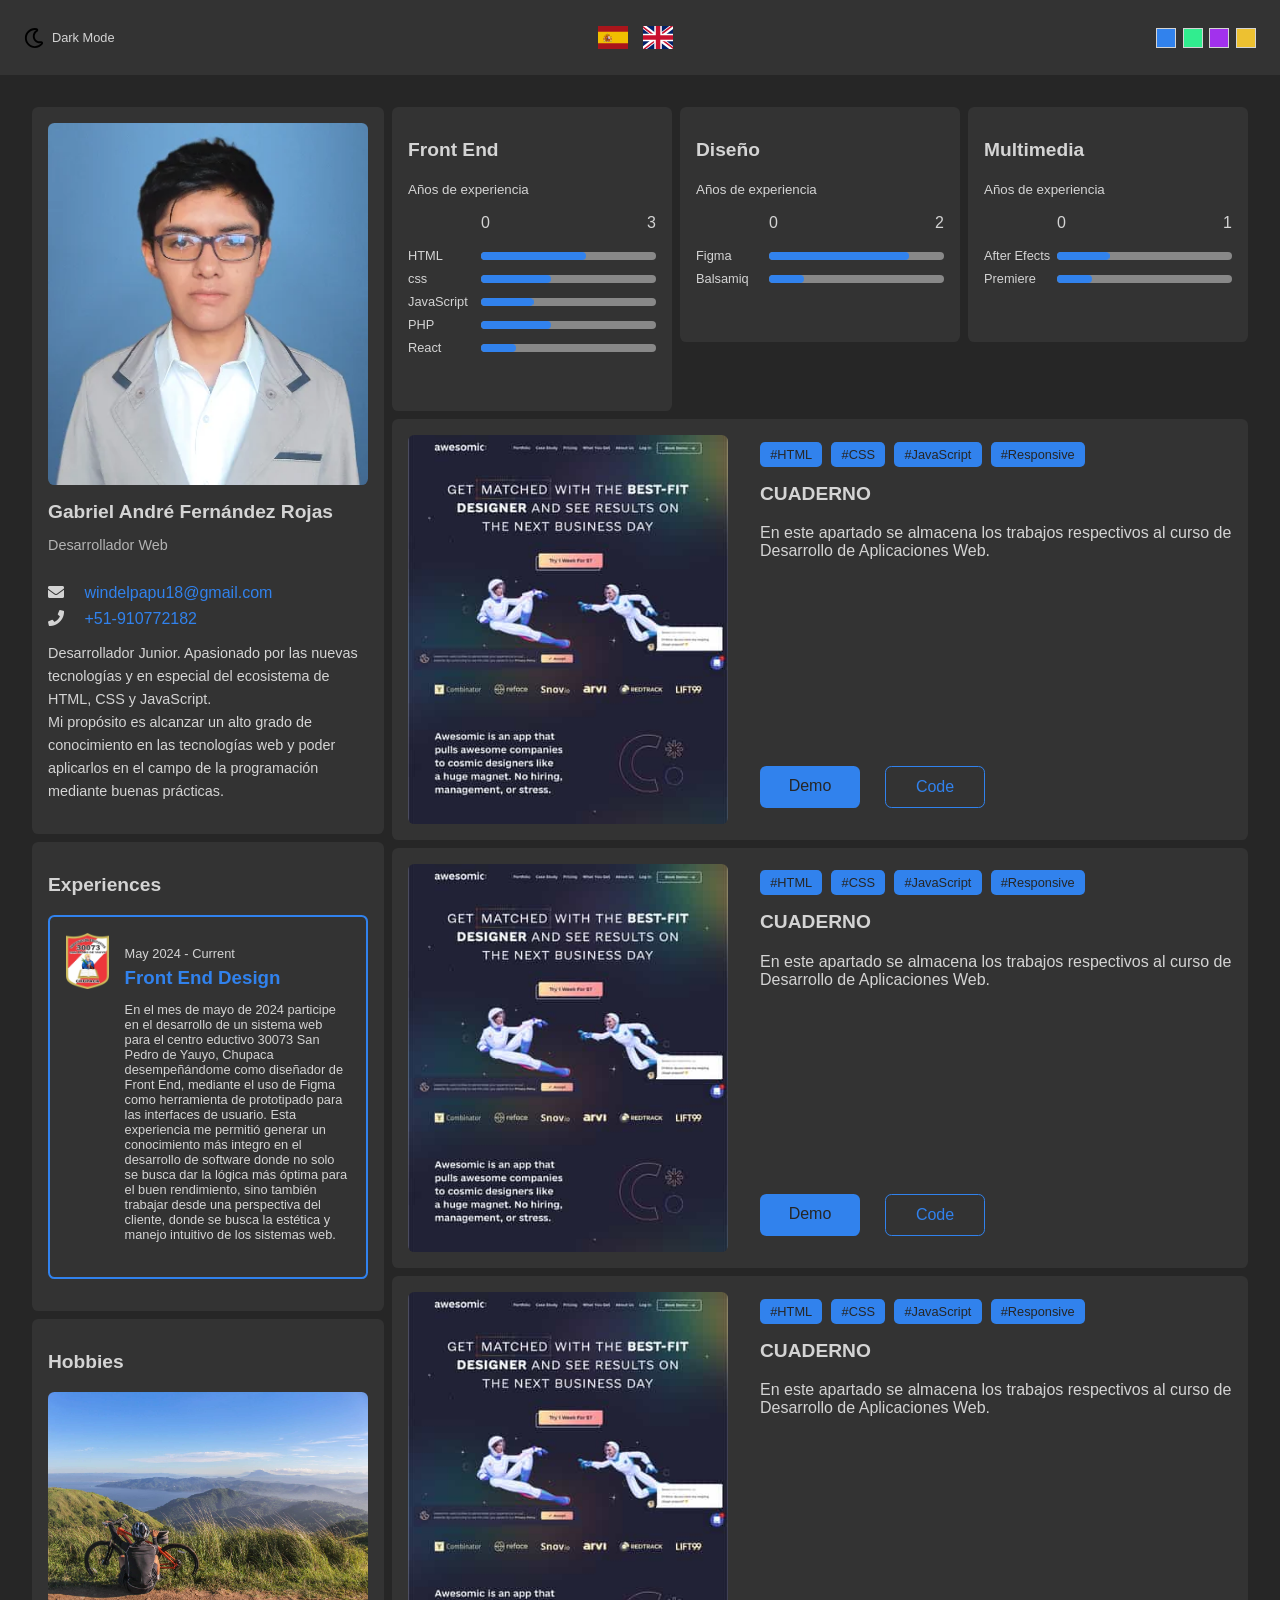
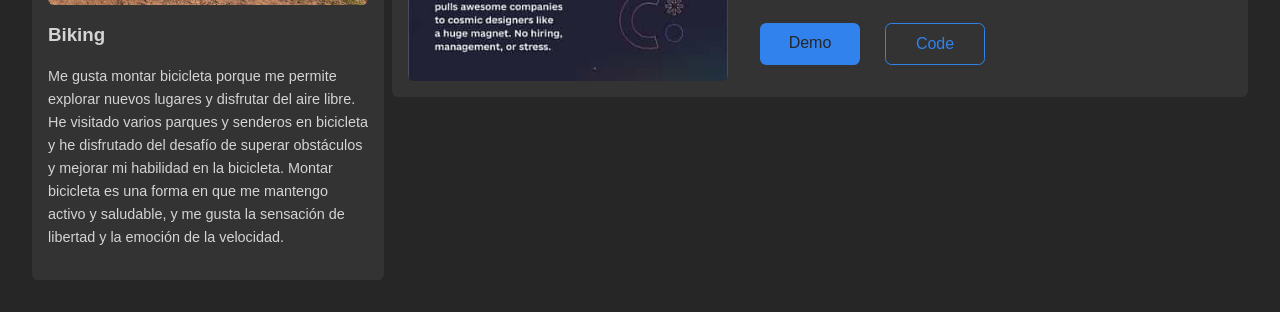
==== index.html @ 7ae6bc12 "Actualización de la imagen de perfil" ====
<!DOCTYPE html>
<html lang="en">
  <head>
    <meta charset="UTF-8" />
    <meta http-equiv="X-UA-Compatible" content="IE=edge" />
    <meta name="viewport" content="width=device-width, initial-scale=1.0" />
    <link rel="stylesheet" href="https://cdnjs.cloudflare.com/ajax/libs/font-awesome/5.15.4/css/all.min.css">
    <link rel="stylesheet" href="css/styles.css" />
    <title>Portfolio</title>
  </head>
  <body class="dark">
    <header class="header">
      <div class="switches"><!--Contendrá el tema del color y los colores.
                                Se encierra en un div porque a la hora de hacer responsive
                                nos va ayudar muchísimo tener todo en el mismo contenedor-->
        <div id="toggle-theme" class="toggle-theme"><!--Contiene el ícono del modo oscuro y el modo claro y el texto que lo va representar-->
          <img id="toggle-icon" src="assets/icons/moon.svg" alt="icon theme" class="toggle-theme_icon">
          <p id="toggle-text" class="toggle-theme_text">Dark Mode</p>
        </div>
      </div>
      <div id="flags" class="flags">
        <div class="flags_item" data-language="es">
          <img src="/assets/icons/es.svg" alt="">
        </div>
        <div class="flags_item" data-language="en">
          <img src="/assets/icons/gb.svg" alt="">
        </div>
      </div>
      <div id="toggle-colors" class="colors">
        <!--Estos divs lo único que hacen es representar el color-->
        <div data-color="hsl(214, 84%, 56%)" class="colors_item colors_item--blue"></div>
        <div data-color="hsl(150, 84%, 56%)" class="colors_item colors_item--green"></div>
        <div data-color="hsl(276, 84%, 56%)" class="colors_item colors_item--purple"></div>
        <div data-color="hsl(46, 84%, 56%)" class="colors_item colors_item--orange"></div>
      </div>
    </header>
    <main class="main">
      <section class="column column--left">
        <!--PROFILE CARD-->
        <article class="card card--profile">
          <div class="card_image-container">
            <img src="/assets/images/profile.png" alt="">
          </div>
          <div class="card_header">
            <h2 class="card_title no-margin">Gabriel André Fernández Rojas</h2>
            <p class="card_subtitle" data-section="profile" data-value="rol">Desarrollador Web</p>
          </div>
          <div class="card_body">
            <div class="card_link">
              <i class="fas fa-envelope icon"></i>
              <a href="mailto: windelpapu18@gmail.com">windelpapu18@gmail.com</a>
            </div>
            <div class="card_link">
              <i class="fas fa-phone icon"></i>
              <a href="tel:910772182">
                +51-910772182
              </a>
            </div>
            <p class="card_text" data-section="profile" data-value="description">
              Desarrollador Junior. Apasionado por las nuevas tecnologías y en especial del ecosistema de HTML, CSS y JavaScript. <br />
              Mi propósito es alcanzar un alto grado de conocimiento en las tecnologías web y poder aplicarlos en el campo de la programación mediante buenas prácticas.
            </p>
          </div>
        </article>
        <article class="card card--experience">
          <h2 class="card_title">Experiences</h2>
          <div class="experience">
            <img src="assets/images/logo.png" alt="logo" class="experience_image">
          <div class="experience_info">
            <p class="experience_time" data-section="experience" data-value="first-job-dates">
              May 2024 - Current
            </p>
            <h3 class="experience_job" data-section="experience" data-value="first-job-title">Front End Design</h3>
            <p class="experience_description" data-section="experience" data-value="first-job-description">
              En el mes de mayo de 2024 participe en el desarrollo de un sistema web para el centro eductivo 30073 San Pedro de Yauyo, Chupaca
              desempeñándome como diseñador de Front End, mediante el uso de Figma como herramienta de prototipado para las interfaces de usuario.
              Esta experiencia me permitió generar un conocimiento más integro en el desarrollo de software donde no solo se busca dar la lógica más óptima
              para el buen rendimiento, sino también trabajar desde una perspectiva del cliente, donde se busca la estética y manejo intuitivo de los sistemas web.
            </p>
          </div>
          </div>
        </article>
        <article class="card card--hobbies">
          <h2 class="card_title">Hobbies</h2>
          <div class="card_image-container">
            <img src="assets/images/hobbie.jpg" alt="bike">
          </div>
          <h3 class="hobbie_title" data-section="hobbies" data-value="first-hobbies-title">Biking</h3>
          <p class="card_text" data-section="hobbies" data-value="first-hobbies-description">
            Me gusta montar bicicleta porque me permite explorar nuevos lugares y disfrutar del aire libre.
            He visitado varios parques y senderos en bicicleta y he disfrutado del desafío de superar 
            obstáculos y mejorar mi habilidad en la bicicleta. Montar bicicleta es una forma en que me mantengo 
            activo y saludable, y me gusta la sensación de libertad y la emoción de la velocidad.
          </p>
        </article>
      </section>
      <section class="column column--right">
        <article class="card">
          <h2 class="card_title" data-section="skills" data-value="first-skills-title">Front End</h2>
          <small data-section="skills" data-value="first-skills-description">Años de experiencia</small>
          <div class="skills">
          <div class="skills_header">
            <span class="skills_start-level">0</span>
            <span class="skills_start-level">3</span>
          </div>
          <div class="skills">
            <div class="skills_item">
              <p class="skills_tech">HTML</p>
              <div class="skills_bar skills_bar--60"></div>
            </div>
            <div class="skills_item">
              <p class="skills_tech">css</p>
              <div class="skills_bar skills_bar--40"></div>
            </div>
            <div class="skills_item">
              <p class="skills_tech">JavaScript</p>
              <div class="skills_bar skills_bar--30"></div>
            </div>
            <div class="skills_item">
              <p class="skills_tech">PHP</p>
              <div class="skills_bar skills_bar--40"></div>
            </div>
            <div class="skills_item">
              <p class="skills_tech">React</p>
              <div class="skills_bar skills_bar--20"></div>
            </div>
          </div>
          </div>
        </article>
        <article class="card">
          <h2 class="card_title" data-section="skills" data-value="second-skills-title">Diseño</h2>
          <small data-section="skills" data-value="second-skills-description">Años de experiencia</small>
          <div class="skills">
            <div class="skills_header">
            <span class="skills_start-level">0</span>
            <span class="skills_start-level">2</span>
          </div>
          <div class="skills">
            <div class="skills_item">
              <p class="skills_tech">Figma</p>
              <div class="skills_bar skills_bar--80"></div>
            </div>
            <div class="skills_item">
              <p class="skills_tech">Balsamiq</p>
              <div class="skills_bar skills_bar--20"></div>
            </div>
          </div>
          </div>
        </article>
        <article class="card">
          <h2 class="card_title" data-section="skills" data-value="third-skills-title">Multimedia</h2>
          <small data-section="skills" data-value="third-skills-description">Años de experiencia</small>
          <div class="skills">
            <div class="skills_header">
            <span class="skills_start-level">0</span>
            <span class="skills_start-level">1</span>
          </div>
          <div class="skills">
            <div class="skills_item">
              <p class="skills_tech">After Efects</p>
              <div class="skills_bar skills_bar--30"></div>
            </div>
            <div class="skills_item">
              <p class="skills_tech">Premiere</p>
              <div class="skills_bar skills_bar--20"></div>
            </div>
          </div>
        </article>
        <article class="card card--project">
          <div class="card_image-container">
            <img src="assets/images/project.jpg" alt="Landing page" class="card_image">
          </div>
          <div class="project">
            <div class="project_tags">
              <span class="project_tag">#HTML</span>
              <span class="project_tag">#CSS</span>
              <span class="project_tag">#JavaScript</span>
              <span class="project_tag">#Responsive</span>
            </div>
            <h2 class="card_title" data-section="projects" data-value="first-project-title">CUADERNO</h2>
            <p class="car_text" data-section="projects" data-value="first-project-description">En este apartado se almacena los trabajos respectivos al curso de Desarrollo de Aplicaciones Web.</p>
            <div class="buttons">
              <a href="#" class="button button--primary">Demo</a>
              <a href="#" class="button button--ghost">Code</a>
            </div>
          </div>
        </article>
        <article class="card card--project">
          <div class="card_image-container">
            <img src="assets/images/project.jpg" alt="Landing page" class="card_image">
          </div>
          <div class="project">
            <div class="project_tags">
              <span class="project_tag">#HTML</span>
              <span class="project_tag">#CSS</span>
              <span class="project_tag">#JavaScript</span>
              <span class="project_tag">#Responsive</span>
            </div>
            <h2 class="card_title">CUADERNO</h2>
            <p class="car_text">En este apartado se almacena los trabajos respectivos al curso de Desarrollo de Aplicaciones Web.</p>
            <div class="buttons">
              <a href="#" class="button button--primary">Demo</a>
              <a href="#" class="button button--ghost">Code</a>
            </div>
          </div>
        </article>
        <article class="card card--project">
          <div class="card_image-container">
            <img src="assets/images/project.jpg" alt="Landing page" class="card_image">
          </div>
          <div class="project">
            <div class="project_tags">
              <span class="project_tag">#HTML</span>
              <span class="project_tag">#CSS</span>
              <span class="project_tag">#JavaScript</span>
              <span class="project_tag">#Responsive</span>
            </div>
            <h2 class="card_title">CUADERNO</h2>
            <p class="car_text">En este apartado se almacena los trabajos respectivos al curso de Desarrollo de Aplicaciones Web.</p>
            <div class="buttons">
              <a href="#" class="button button--primary">Demo</a>
              <a href="#" class="button button--ghost">Code</a>
            </div>
          </div>
        </article>
      </section>
    </main>
    <script src="js/scripts.js"></script>
  </body>
</html>
---- css/styles.css ----
/*Creamos una pseudoclase root*/
:root{
    --primary-color: hsl(214, 84%, 56%);/*Representa el color primario*/
    --text-color: hsl(0, 0%, 31%);/*Representa el color del texto*/
    --bg-color: hsl(0, 0%, 90%);/*Representa nuestro background color*/
    --bg-card-color: hsl(0, 0%, 98%);
    --border-radius: .4em;
    --transition: color 0.1s, background-color 0.2s ease-in-out;
    --skills-bar-length:0%;
}
/*El alto y ancho incluyen padding y border. Evita sorpresas y hace que el diseño sea más predecible*/
/*Asterisco es el selector universal que aplica las modificaciones a todo el documento*/
*{
    box-sizing: border-box;
}

a{
    color: var(--primary-color);
    text-decoration: none;
}

img{
    max-width: 100%;
    display: block;
}

body{
    margin: 0;/*Resetea los márgenes*/
    background-color: var(--bg-color);/*background-color guarda el valor de la variable*/
    color: var(--text-color);/*color guarda el valor de la variable*/
    transition: var(--transition);
    font-family: sans-serif;
}
/*Establecemos los estilos del body cuando tenga la clase dark*/
body.dark{
    --text-color: hsl(0, 0%, 83%);/*Representa el color del texto*/
    --bg-color: hsl(0, 0%, 15%);
    --bg-card-color: hsl(0, 0%, 20%);
}

/*Le damos estilos al header*/
.header{
    display: flex; /*Activa flexbox para alinear su contenido*/
    align-items:center; /*Centra verticalmente los hijos*/
    justify-content: space-between; /*Centra horizontalmente los hijos*/
    height: 75px;
    padding: 0 1.5em;
    background-color: var(--bg-card-color);
    transition: var(--transition);
}

.switches{
    display: flex;
    align-content: center;
    justify-content: space-between;
}

.toggle-theme{
    display: flex;
    align-items: center;
    justify-content: center;
    cursor: pointer;
}

.toggle-theme_icon{
    margin-right: 0.5em;
    width: 20px;
}

.toggle-theme_text{
    font-size: 0.8rem;
}

.flags{
    width: 75px;
    display: flex;
    align-items: center;
    justify-content: space-between;
}

.flags_item{
    width: 30px;
}

.flags_img{
    display: block;
    cursor: pointer;
}

.colors{
    display: flex;
    justify-content: space-between;
    align-items: center;
    height: 20px;
    width: 100px;
}

.colors_item {
    width: 20px;
    height: 20px;
    border: 1px solid var(--text-color);
    background-color: var(--primary-color);
    cursor: pointer;
}

.colors_item--blue {
    --primary-color: hsl(214, 84%, 56%);
}

.colors_item--green {
    --primary-color: hsl(150, 84%, 56%);
}

.colors_item--purple {
    --primary-color: hsl(276, 84%, 56%);
}

.colors_item--orange {
    --primary-color: hsl(46, 84%, 56%);
}

.title {
    text-align: center;
    color: var(--primary-color);
    transition: var(--transition);
}

.main{
    display: grid;
    padding: 2em;
    gap: 0.5em;
}

@media screen and (min-width: 720px) {
    .main{
        grid-template-columns: min-content 1fr;
    }
}

.column {
    display: grid;
    gap: 0.5em;
}

@media screen and (min-width: 720px) {
    .column--right{
        grid-template-columns: repeat(3, 1fr);
        grid-template-rows: repeat(3, min-content);
        align-items: start;
    }
}

.card{
    padding: 1em;
    background-color: var(--bg-card-color);
    border-radius: var(--border-radius);
}

.card_image-container{
    min-width: 320px;
    border-radius: var(--border-radius);
    overflow: hidden;
}

.card_header{
    padding: 1em 0;
}

.card_title{
    margin-bottom: 1em;
    font-size: 1.2rem;
}

.card_subtitle{
    font-size: .9rem;
    opacity: 0.8;
}

.card_link {
    margin-bottom: 0.5em;
}

.card_text {
    font-size: 0.9em;
    line-height: 1.6;
}

@media screen and (min-width: 760px) {
    .card--project{
        display: grid;
        grid-template-columns: min-content 1fr;
        grid-column: 1 / -1;
    }
}

.skills{
    padding: 1em 0;
}

.skills_header{
    display: flex;
    justify-content: space-between;
    width: 175px;
    margin-left: auto;
}

.skills_tech{
    margin: 0;
    font-size: 0.8rem;
}

.skills_item{
    display: flex;
    align-items: center;
    justify-content: space-between;
    margin-bottom: .5em;
}

.skills_bar,.skills_bar::after{
    position: relative;
    width: 175px;
    height: 8px;
    background-color: #888;
    border-radius: var(--border-radius);
    overflow: hidden;
}

.skills_bar::after{
    content: '';
    position: absolute;
    left: -175px;
    background-color: var(--primary-color);
    transition: var(--transition);
    animation: skills-bar-fill 2s ease-in-out forwards;
}

.skills_bar--10::after{
    --skill-bar-length: 10%;
}

.skills_bar--20::after{
    --skill-bar-length: 20%;
}

.skills_bar--30::after{
    --skill-bar-length: 30%;
}

.skills_bar--40::after{
    --skill-bar-length: 40%;
}

.skills_bar--50::after{
    --skill-bar-length: 50%;
}

.skills_bar--60::after{
    --skill-bar-length: 60%;
}

.skills_bar--70::after{
    --skill-bar-length: 70%;
}

.skills_bar--80::after{
    --skill-bar-length: 80%;
}

.skills_bar--90::after{
    --skill-bar-length: 90%;
}

.experience{
    display: flex;
    align-items: start;
    margin-bottom: 1em;
    padding: 1em;
    border: 2px solid var(--primary-color);
    border-radius: var(--border-radius);
    transition: var(--transition);
}

.experience_image{
    max-width: 15%;
    margin-right: 1em;
}

.experience_time{
    font-size: 0.8rem;
    margin-bottom: 0.5em;
}

.experience_job{
    margin: 0;
    margin-bottom: .5em;
    color: var(--primary-color);
    transition: var(--transition);
}

.experience_description{
    font-size: .8rem;
    margin-bottom: 1.5em;
}

.project {
    position: relative;
}

@media screen and (min-width: 760px) {
    .project{
        margin-left: 2em;
    }
}

.project_tags{
    display: flex;
    justify-content: space-between;
    margin: 0.5em 0;
    font-size: 0.6rem;
    width: 275px;
}

@media screen and (min-width: 760px){
    .project_tags{
        width: 325px;
        font-size: 0.8rem;
    }
}

.project_tag{
    padding: 0.4em 0.8em;
    border-radius: var(--border-radius);
    background-color: var(--primary-color);
    color: var(--bg-color);
    transition: var(--transition);
}

.buttons{
    display: flex;
    justify-content: space-between;
    width: 225px;
}

@media screen and (min-width: 760px){
    .buttons{
        position: absolute;
        bottom: 1em;
    }
}

.button{
    width: 100px;
    line-height: 2.5;
    text-align: center;
    border-radius: var(--border-radius);
    transition: var(--transition);
    color: var(--bg-color);
}

.button--primary{
    background-color: var(--primary-color);
}

.button--ghost{
    background-color: transparent;
    border: 1px solid var(--primary-color);
    color: var(--primary-color);
}

.icon{
    margin-right: 1em;
}

.no-margin{
    margin: 0;
}

@keyframes skills-bar-fill{
    to {
        transform: translateX(var(--skill-bar-length));
    }
}
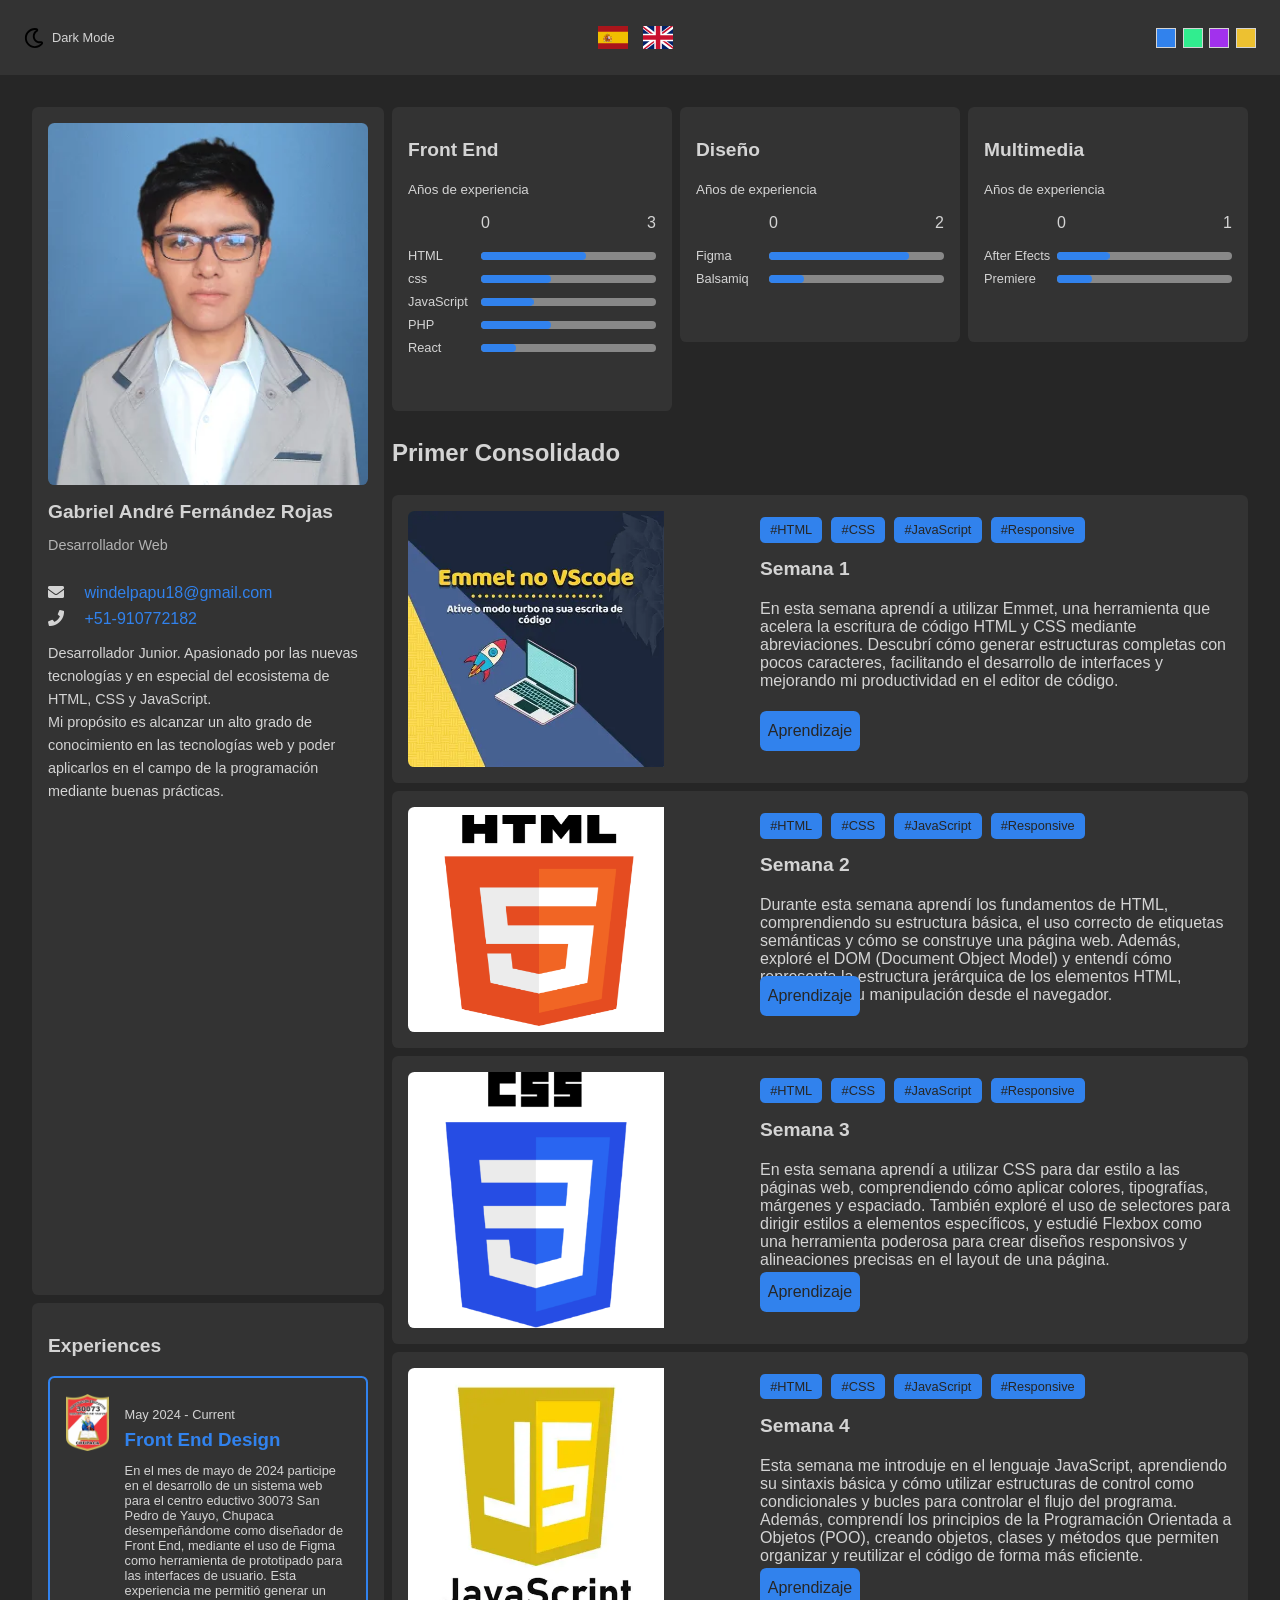
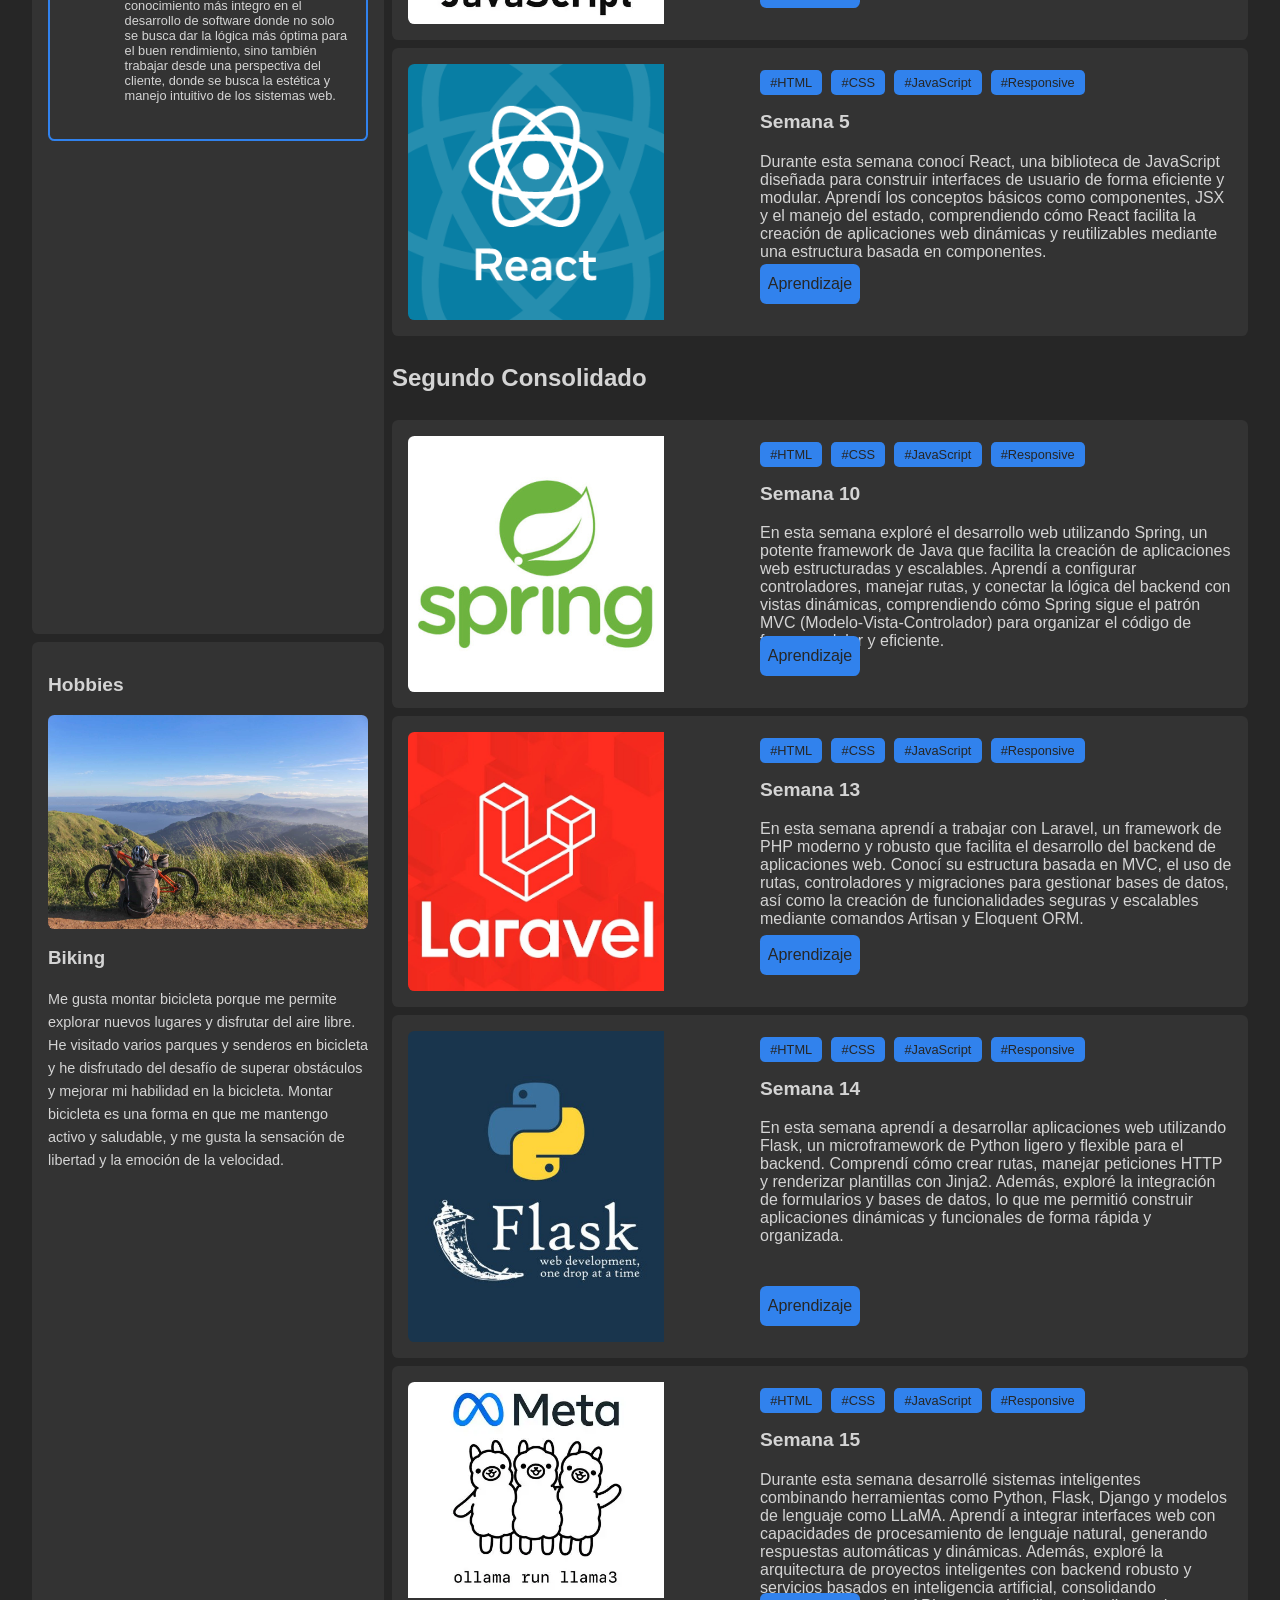
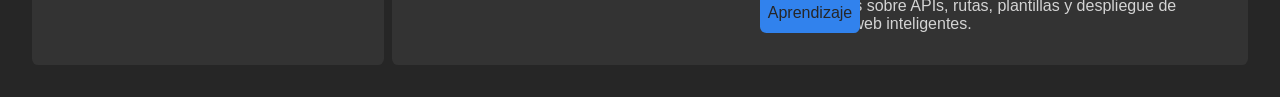
==== commit ca8997f3: "Actualizaciones integradas" ====
--- a/index.html
+++ b/index.html
@@ -20,10 +20,10 @@
       </div>
       <div id="flags" class="flags">
         <div class="flags_item" data-language="es">
-          <img src="/assets/icons/es.svg" alt="">
+          <img src="assets/icons/es.svg" alt="icono español">
         </div>
         <div class="flags_item" data-language="en">
-          <img src="/assets/icons/gb.svg" alt="">
+          <img src="assets/icons/gb.svg" alt="icono inglés">
         </div>
       </div>
       <div id="toggle-colors" class="colors">
@@ -39,7 +39,7 @@
         <!--PROFILE CARD-->
         <article class="card card--profile">
           <div class="card_image-container">
-            <img src="/assets/images/profile.png" alt="">
+            <img src="assets/images/profile.png" alt="profile" class="card_image">
           </div>
           <div class="card_header">
             <h2 class="card_title no-margin">Gabriel André Fernández Rojas</h2>
@@ -166,60 +166,167 @@
             </div>
           </div>
         </article>
-        <article class="card card--project">
-          <div class="card_image-container">
-            <img src="assets/images/project.jpg" alt="Landing page" class="card_image">
-          </div>
-          <div class="project">
-            <div class="project_tags">
-              <span class="project_tag">#HTML</span>
-              <span class="project_tag">#CSS</span>
-              <span class="project_tag">#JavaScript</span>
-              <span class="project_tag">#Responsive</span>
-            </div>
-            <h2 class="card_title" data-section="projects" data-value="first-project-title">CUADERNO</h2>
-            <p class="car_text" data-section="projects" data-value="first-project-description">En este apartado se almacena los trabajos respectivos al curso de Desarrollo de Aplicaciones Web.</p>
-            <div class="buttons">
-              <a href="#" class="button button--primary">Demo</a>
-              <a href="#" class="button button--ghost">Code</a>
-            </div>
-          </div>
-        </article>
-        <article class="card card--project">
-          <div class="card_image-container">
-            <img src="assets/images/project.jpg" alt="Landing page" class="card_image">
-          </div>
-          <div class="project">
-            <div class="project_tags">
-              <span class="project_tag">#HTML</span>
-              <span class="project_tag">#CSS</span>
-              <span class="project_tag">#JavaScript</span>
-              <span class="project_tag">#Responsive</span>
-            </div>
-            <h2 class="card_title">CUADERNO</h2>
-            <p class="car_text">En este apartado se almacena los trabajos respectivos al curso de Desarrollo de Aplicaciones Web.</p>
-            <div class="buttons">
-              <a href="#" class="button button--primary">Demo</a>
-              <a href="#" class="button button--ghost">Code</a>
-            </div>
-          </div>
-        </article>
-        <article class="card card--project">
-          <div class="card_image-container">
-            <img src="assets/images/project.jpg" alt="Landing page" class="card_image">
-          </div>
-          <div class="project">
-            <div class="project_tags">
-              <span class="project_tag">#HTML</span>
-              <span class="project_tag">#CSS</span>
-              <span class="project_tag">#JavaScript</span>
-              <span class="project_tag">#Responsive</span>
-            </div>
-            <h2 class="card_title">CUADERNO</h2>
-            <p class="car_text">En este apartado se almacena los trabajos respectivos al curso de Desarrollo de Aplicaciones Web.</p>
-            <div class="buttons">
-              <a href="#" class="button button--primary">Demo</a>
-              <a href="#" class="button button--ghost">Code</a>
+        <h1>Primer Consolidado</h1>
+        <article class="card card--project">
+          <div class="card_image-container">
+            <img src="assets/images/Emmet.webp" alt="Landing page" class="project_image">
+          </div>
+          <div class="project">
+            <div class="project_tags">
+              <span class="project_tag">#HTML</span>
+              <span class="project_tag">#CSS</span>
+              <span class="project_tag">#JavaScript</span>
+              <span class="project_tag">#Responsive</span>
+            </div>
+            <h2 class="card_title" data-section="projects" data-value="first-project-title">Semana 1</h2>
+            <p class="car_text" data-section="projects" data-value="first-project-description">En esta semana aprendí a utilizar Emmet, una herramienta que acelera la escritura de código HTML y CSS mediante abreviaciones. Descubrí cómo generar estructuras completas con pocos caracteres, facilitando el desarrollo de interfaces y mejorando mi productividad en el editor de código.</p>
+            <div class="buttons">
+              <a href="./Semana1.html" class="button button--primary" data-section="Languages" data-value="button-description">Aprendizaje</a>
+            </div>
+          </div>
+        </article>
+        <article class="card card--project">
+          <div class="card_image-container">
+            <img src="assets/images/HTMLogo.png" alt="Landing page" class="project_image">
+          </div>
+          <div class="project">
+            <div class="project_tags">
+              <span class="project_tag">#HTML</span>
+              <span class="project_tag">#CSS</span>
+              <span class="project_tag">#JavaScript</span>
+              <span class="project_tag">#Responsive</span>
+            </div>
+            <h2 class="card_title" data-section="projects" data-value="second-project-title">Semana 2</h2>
+            <p class="car_text" data-section="projects" data-value="second-project-description">Durante esta semana aprendí los fundamentos de HTML, comprendiendo su estructura básica, el uso correcto de etiquetas semánticas y cómo se construye una página web. Además, exploré el DOM (Document Object Model) y entendí cómo representa la estructura jerárquica de los elementos HTML, permitiendo su manipulación desde el navegador.</p>
+            <div class="buttons">
+              <a href="./Semana2.html" class="button button--primary" data-section="Languages" data-value="button-description">Aprendizaje</a>
+            </div>
+          </div>
+        </article>
+        <article class="card card--project">
+          <div class="card_image-container">
+            <img src="assets/images/CSSLogo.png" alt="Landing page" class="project_image">
+          </div>
+          <div class="project">
+            <div class="project_tags">
+              <span class="project_tag">#HTML</span>
+              <span class="project_tag">#CSS</span>
+              <span class="project_tag">#JavaScript</span>
+              <span class="project_tag">#Responsive</span>
+            </div>
+            <h2 class="card_title" data-section="projects" data-value="third-project-title">Semana 3</h2>
+            <p class="car_text" data-section="projects" data-value="third-project-description">En esta semana aprendí a utilizar CSS para dar estilo a las páginas web, comprendiendo cómo aplicar colores, tipografías, márgenes y espaciado. También exploré el uso de selectores para dirigir estilos a elementos específicos, y estudié Flexbox como una herramienta poderosa para crear diseños responsivos y alineaciones precisas en el layout de una página.</p>
+            <div class="buttons">
+              <a href="./Semana3.html" class="button button--primary" data-section="Languages" data-value="button-description">Aprendizaje</a>
+            </div>
+          </div>
+        </article>
+        <article class="card card--project">
+          <div class="card_image-container">
+            <img src="assets/images/JavaScriptLogo.webp" alt="Landing page" class="project_image">
+          </div>
+          <div class="project">
+            <div class="project_tags">
+              <span class="project_tag">#HTML</span>
+              <span class="project_tag">#CSS</span>
+              <span class="project_tag">#JavaScript</span>
+              <span class="project_tag">#Responsive</span>
+            </div>
+            <h2 class="card_title" data-section="projects" data-value="fourth-project-title">Semana 4</h2>
+            <p class="car_text" data-section="projects" data-value="fourth-project-description">Esta semana me introduje en el lenguaje JavaScript, aprendiendo su sintaxis básica y cómo utilizar estructuras de control como condicionales y bucles para controlar el flujo del programa. Además, comprendí los principios de la Programación Orientada a Objetos (POO), creando objetos, clases y métodos que permiten organizar y reutilizar el código de forma más eficiente.</p>
+            <div class="buttons">
+              <a href="./Semana4.html" class="button button--primary" data-section="Languages" data-value="button-description">Aprendizaje</a>
+            </div>
+          </div>
+        </article>
+        <article class="card card--project">
+          <div class="card_image-container">
+            <img src="assets/images/ReactLogo.png" alt="Landing page" class="project_image">
+          </div>
+          <div class="project">
+            <div class="project_tags">
+              <span class="project_tag">#HTML</span>
+              <span class="project_tag">#CSS</span>
+              <span class="project_tag">#JavaScript</span>
+              <span class="project_tag">#Responsive</span>
+            </div>
+            <h2 class="card_title" data-section="projects" data-value="fifth-project-title">Semana 5</h2>
+            <p class="car_text" data-section="projects" data-value="fifth-project-description">Durante esta semana conocí React, una biblioteca de JavaScript diseñada para construir interfaces de usuario de forma eficiente y modular. Aprendí los conceptos básicos como componentes, JSX y el manejo del estado, comprendiendo cómo React facilita la creación de aplicaciones web dinámicas y reutilizables mediante una estructura basada en componentes.</p>
+            <div class="buttons">
+              <a href="./Semana5.html" class="button button--primary" data-section="Languages" data-value="button-description">Aprendizaje</a>
+            </div>
+          </div>
+        </article>
+        <h1>Segundo Consolidado</h1>
+        <article class="card card--project">
+          <div class="card_image-container">
+            <img src="assets/images/JavaSpring.jpg" alt="Landing page" class="project_image">
+          </div>
+          <div class="project">
+            <div class="project_tags">
+              <span class="project_tag">#HTML</span>
+              <span class="project_tag">#CSS</span>
+              <span class="project_tag">#JavaScript</span>
+              <span class="project_tag">#Responsive</span>
+            </div>
+            <h2 class="card_title" data-section="projects" data-value="ten-project-title">Semana 10</h2>
+            <p class="car_text" data-section="projects" data-value="ten-project-description">En esta semana exploré el desarrollo web utilizando Spring, un potente framework de Java que facilita la creación de aplicaciones web estructuradas y escalables. Aprendí a configurar controladores, manejar rutas, y conectar la lógica del backend con vistas dinámicas, comprendiendo cómo Spring sigue el patrón MVC (Modelo-Vista-Controlador) para organizar el código de forma modular y eficiente.</p>
+            <div class="buttons">
+              <a href="./Semana10.html" class="button button--primary" data-section="Languages" data-value="button-description">Aprendizaje</a>
+            </div>
+          </div>
+        </article>
+        <article class="card card--project">
+          <div class="card_image-container">
+            <img src="assets/images/LaraveLogo.jpg" alt="Landing page" class="project_image">
+          </div>
+          <div class="project">
+            <div class="project_tags">
+              <span class="project_tag">#HTML</span>
+              <span class="project_tag">#CSS</span>
+              <span class="project_tag">#JavaScript</span>
+              <span class="project_tag">#Responsive</span>
+            </div>
+            <h2 class="card_title" data-section="projects" data-value="thirteen-project-title">Semana 13</h2>
+            <p class="car_text" data-section="projects" data-value="thirteen-project-description">En esta semana aprendí a trabajar con Laravel, un framework de PHP moderno y robusto que facilita el desarrollo del backend de aplicaciones web. Conocí su estructura basada en MVC, el uso de rutas, controladores y migraciones para gestionar bases de datos, así como la creación de funcionalidades seguras y escalables mediante comandos Artisan y Eloquent ORM.</p>
+            <div class="buttons">
+              <a href="./Semana13.html" class="button button--primary" data-section="Languages" data-value="button-description">Aprendizaje</a>
+            </div>
+          </div>
+        </article>
+        <article class="card card--project">
+          <div class="card_image-container">
+            <img src="assets/images/FlaskPythonLogo.jpg" alt="Landing page" class="project_image">
+          </div>
+          <div class="project">
+            <div class="project_tags">
+              <span class="project_tag">#HTML</span>
+              <span class="project_tag">#CSS</span>
+              <span class="project_tag">#JavaScript</span>
+              <span class="project_tag">#Responsive</span>
+            </div>
+            <h2 class="card_title" data-section="projects" data-value="fourteen-project-title">Semana 14</h2>
+            <p class="car_text" data-section="projects" data-value="fourteen-project-description">En esta semana aprendí a desarrollar aplicaciones web utilizando Flask, un microframework de Python ligero y flexible para el backend. Comprendí cómo crear rutas, manejar peticiones HTTP y renderizar plantillas con Jinja2. Además, exploré la integración de formularios y bases de datos, lo que me permitió construir aplicaciones dinámicas y funcionales de forma rápida y organizada.</p>
+            <div class="buttons">
+              <a href="./Semana14.html" class="button button--primary" data-section="Languages" data-value="button-description">Aprendizaje</a>
+            </div>
+          </div>
+        </article>
+        <article class="card card--project">
+          <div class="card_image-container">
+            <img src="assets/images/LlamaLogo.webp" alt="Landing page" class="project_image">
+          </div>
+          <div class="project">
+            <div class="project_tags">
+              <span class="project_tag">#HTML</span>
+              <span class="project_tag">#CSS</span>
+              <span class="project_tag">#JavaScript</span>
+              <span class="project_tag">#Responsive</span>
+            </div>
+            <h2 class="card_title" data-section="projects" data-value="fifteen-project-title">Semana 15</h2>
+            <p class="car_text" data-section="projects" data-value="fifteen-project-description">Durante esta semana desarrollé sistemas inteligentes combinando herramientas como Python, Flask, Django y modelos de lenguaje como LLaMA. Aprendí a integrar interfaces web con capacidades de procesamiento de lenguaje natural, generando respuestas automáticas y dinámicas. Además, exploré la arquitectura de proyectos inteligentes con backend robusto y servicios basados en inteligencia artificial, consolidando conocimientos sobre APIs, rutas, plantillas y despliegue de aplicaciones web inteligentes.</p>
+            <div class="buttons">
+              <a href="./Semana15.html" class="button button--primary" data-section="Languages" data-value="button-description">Aprendizaje</a>
             </div>
           </div>
         </article>
@@ -227,4 +334,4 @@
     </main>
     <script src="js/scripts.js"></script>
   </body>
-</html>+</html>
--- a/css/styles.css
+++ b/css/styles.css
@@ -1,382 +1,390 @@
 /*Creamos una pseudoclase root*/
-:root{
-    --primary-color: hsl(214, 84%, 56%);/*Representa el color primario*/
-    --text-color: hsl(0, 0%, 31%);/*Representa el color del texto*/
-    --bg-color: hsl(0, 0%, 90%);/*Representa nuestro background color*/
-    --bg-card-color: hsl(0, 0%, 98%);
-    --border-radius: .4em;
-    --transition: color 0.1s, background-color 0.2s ease-in-out;
-    --skills-bar-length:0%;
+:root {
+  --primary-color: hsl(214, 84%, 56%); /*Representa el color primario*/
+  --text-color: hsl(0, 0%, 31%); /*Representa el color del texto*/
+  --bg-color: hsl(0, 0%, 90%); /*Representa nuestro background color*/
+  --bg-card-color: hsl(0, 0%, 98%);
+  --border-radius: 0.4em;
+  --transition: color 0.1s, background-color 0.2s ease-in-out;
+  --skills-bar-length: 0%;
 }
 /*El alto y ancho incluyen padding y border. Evita sorpresas y hace que el diseño sea más predecible*/
 /*Asterisco es el selector universal que aplica las modificaciones a todo el documento*/
-*{
-    box-sizing: border-box;
-}
-
-a{
-    color: var(--primary-color);
-    text-decoration: none;
-}
-
-img{
-    max-width: 100%;
-    display: block;
-}
-
-body{
-    margin: 0;/*Resetea los márgenes*/
-    background-color: var(--bg-color);/*background-color guarda el valor de la variable*/
-    color: var(--text-color);/*color guarda el valor de la variable*/
-    transition: var(--transition);
-    font-family: sans-serif;
+* {
+  box-sizing: border-box;
+}
+
+a {
+  color: var(--primary-color);
+  text-decoration: none;
+}
+
+img {
+  max-width: 100%;
+  display: block;
+}
+
+body {
+  margin: 0; /*Resetea los márgenes*/
+  background-color: var(
+    --bg-color
+  ); /*background-color guarda el valor de la variable*/
+  color: var(--text-color); /*color guarda el valor de la variable*/
+  transition: var(--transition);
+  font-family: sans-serif;
 }
 /*Establecemos los estilos del body cuando tenga la clase dark*/
-body.dark{
-    --text-color: hsl(0, 0%, 83%);/*Representa el color del texto*/
-    --bg-color: hsl(0, 0%, 15%);
-    --bg-card-color: hsl(0, 0%, 20%);
+body.dark {
+  --text-color: hsl(0, 0%, 83%); /*Representa el color del texto*/
+  --bg-color: hsl(0, 0%, 15%);
+  --bg-card-color: hsl(0, 0%, 20%);
 }
 
 /*Le damos estilos al header*/
-.header{
-    display: flex; /*Activa flexbox para alinear su contenido*/
-    align-items:center; /*Centra verticalmente los hijos*/
-    justify-content: space-between; /*Centra horizontalmente los hijos*/
-    height: 75px;
-    padding: 0 1.5em;
-    background-color: var(--bg-card-color);
-    transition: var(--transition);
-}
-
-.switches{
-    display: flex;
-    align-content: center;
-    justify-content: space-between;
-}
-
-.toggle-theme{
-    display: flex;
-    align-items: center;
-    justify-content: center;
-    cursor: pointer;
-}
-
-.toggle-theme_icon{
-    margin-right: 0.5em;
-    width: 20px;
-}
-
-.toggle-theme_text{
+.header {
+  display: flex; /*Activa flexbox para alinear su contenido*/
+  align-items: center; /*Centra verticalmente los hijos*/
+  justify-content: space-between; /*Centra horizontalmente los hijos*/
+  height: 75px;
+  padding: 0 1.5em;
+  background-color: var(--bg-card-color);
+  transition: var(--transition);
+}
+
+.switches {
+  display: flex;
+  align-content: center;
+  justify-content: space-between;
+}
+
+.toggle-theme {
+  display: flex;
+  align-items: center;
+  justify-content: center;
+  cursor: pointer;
+}
+
+.toggle-theme_icon {
+  margin-right: 0.5em;
+  width: 20px;
+}
+
+.toggle-theme_text {
+  font-size: 0.8rem;
+}
+
+.flags {
+  width: 75px;
+  display: flex;
+  align-items: center;
+  justify-content: space-between;
+}
+
+.flags_item {
+  width: 30px;
+}
+
+.flags_img {
+  display: block;
+  cursor: pointer;
+}
+
+.colors {
+  display: flex;
+  justify-content: space-between;
+  align-items: center;
+  height: 20px;
+  width: 100px;
+}
+
+.colors_item {
+  width: 20px;
+  height: 20px;
+  border: 1px solid var(--text-color);
+  background-color: var(--primary-color);
+  cursor: pointer;
+}
+
+.colors_item--blue {
+  --primary-color: hsl(214, 84%, 56%);
+}
+
+.colors_item--green {
+  --primary-color: hsl(150, 84%, 56%);
+}
+
+.colors_item--purple {
+  --primary-color: hsl(276, 84%, 56%);
+}
+
+.colors_item--orange {
+  --primary-color: hsl(46, 84%, 56%);
+}
+
+.title {
+  text-align: center;
+  color: var(--primary-color);
+  transition: var(--transition);
+}
+
+.main {
+  display: grid;
+  padding: 2em;
+  gap: 0.5em;
+}
+
+@media screen and (min-width: 720px) {
+  .main {
+    grid-template-columns: min-content 1fr;
+  }
+}
+
+.column {
+  display: grid;
+  gap: 0.5em;
+}
+
+@media screen and (min-width: 720px) {
+  .column--right {
+    grid-template-columns: repeat(3, 1fr);
+    grid-template-rows: repeat(3, min-content);
+    align-items: start;
+  }
+}
+
+.card {
+  padding: 1em;
+  background-color: var(--bg-card-color);
+  border-radius: var(--border-radius);
+}
+
+.card_image-container {
+  min-width: 320px;
+  border-radius: var(--border-radius);
+  overflow: hidden;
+}
+
+.card_header {
+  padding: 1em 0;
+}
+
+.card_title {
+  margin-bottom: 1em;
+  font-size: 1.2rem;
+}
+
+.card_subtitle {
+  font-size: 0.9rem;
+  opacity: 0.8;
+}
+
+.card_link {
+  margin-bottom: 0.5em;
+}
+
+.card_text {
+  font-size: 0.9em;
+  line-height: 1.6;
+}
+
+@media screen and (min-width: 760px) {
+  .card--project {
+    display: grid;
+    grid-template-columns: min-content 1fr;
+    grid-column: 1 / -1;
+  }
+}
+
+.skills {
+  padding: 1em 0;
+}
+
+.skills_header {
+  display: flex;
+  justify-content: space-between;
+  width: 175px;
+  margin-left: auto;
+}
+
+.skills_tech {
+  margin: 0;
+  font-size: 0.8rem;
+}
+
+.skills_item {
+  display: flex;
+  align-items: center;
+  justify-content: space-between;
+  margin-bottom: 0.5em;
+}
+
+.skills_bar,
+.skills_bar::after {
+  position: relative;
+  width: 175px;
+  height: 8px;
+  background-color: #888;
+  border-radius: var(--border-radius);
+  overflow: hidden;
+}
+
+.skills_bar::after {
+  content: "";
+  position: absolute;
+  left: -175px;
+  background-color: var(--primary-color);
+  transition: var(--transition);
+  animation: skills-bar-fill 2s ease-in-out forwards;
+}
+
+.skills_bar--10::after {
+  --skill-bar-length: 10%;
+}
+
+.skills_bar--20::after {
+  --skill-bar-length: 20%;
+}
+
+.skills_bar--30::after {
+  --skill-bar-length: 30%;
+}
+
+.skills_bar--40::after {
+  --skill-bar-length: 40%;
+}
+
+.skills_bar--50::after {
+  --skill-bar-length: 50%;
+}
+
+.skills_bar--60::after {
+  --skill-bar-length: 60%;
+}
+
+.skills_bar--70::after {
+  --skill-bar-length: 70%;
+}
+
+.skills_bar--80::after {
+  --skill-bar-length: 80%;
+}
+
+.skills_bar--90::after {
+  --skill-bar-length: 90%;
+}
+
+.experience {
+  display: flex;
+  align-items: start;
+  margin-bottom: 1em;
+  padding: 1em;
+  border: 2px solid var(--primary-color);
+  border-radius: var(--border-radius);
+  transition: var(--transition);
+}
+
+.experience_image {
+  max-width: 15%;
+  margin-right: 1em;
+}
+
+.experience_time {
+  font-size: 0.8rem;
+  margin-bottom: 0.5em;
+}
+
+.experience_job {
+  margin: 0;
+  margin-bottom: 0.5em;
+  color: var(--primary-color);
+  transition: var(--transition);
+}
+
+.experience_description {
+  font-size: 0.8rem;
+  margin-bottom: 1.5em;
+}
+
+.project {
+  position: relative;
+}
+
+.project_image {
+  max-width: 80%;
+  margin-right: 1em;
+}
+
+@media screen and (min-width: 760px) {
+  .project {
+    margin-left: 2em;
+  }
+}
+
+.project_tags {
+  display: flex;
+  justify-content: space-between;
+  margin: 0.5em 0;
+  font-size: 0.6rem;
+  width: 275px;
+}
+
+@media screen and (min-width: 760px) {
+  .project_tags {
+    width: 325px;
     font-size: 0.8rem;
-}
-
-.flags{
-    width: 75px;
-    display: flex;
-    align-items: center;
-    justify-content: space-between;
-}
-
-.flags_item{
-    width: 30px;
-}
-
-.flags_img{
-    display: block;
-    cursor: pointer;
-}
-
-.colors{
-    display: flex;
-    justify-content: space-between;
-    align-items: center;
-    height: 20px;
-    width: 100px;
-}
-
-.colors_item {
-    width: 20px;
-    height: 20px;
-    border: 1px solid var(--text-color);
-    background-color: var(--primary-color);
-    cursor: pointer;
-}
-
-.colors_item--blue {
-    --primary-color: hsl(214, 84%, 56%);
-}
-
-.colors_item--green {
-    --primary-color: hsl(150, 84%, 56%);
-}
-
-.colors_item--purple {
-    --primary-color: hsl(276, 84%, 56%);
-}
-
-.colors_item--orange {
-    --primary-color: hsl(46, 84%, 56%);
-}
-
-.title {
-    text-align: center;
-    color: var(--primary-color);
-    transition: var(--transition);
-}
-
-.main{
-    display: grid;
-    padding: 2em;
-    gap: 0.5em;
-}
-
-@media screen and (min-width: 720px) {
-    .main{
-        grid-template-columns: min-content 1fr;
-    }
-}
-
-.column {
-    display: grid;
-    gap: 0.5em;
-}
-
-@media screen and (min-width: 720px) {
-    .column--right{
-        grid-template-columns: repeat(3, 1fr);
-        grid-template-rows: repeat(3, min-content);
-        align-items: start;
-    }
-}
-
-.card{
-    padding: 1em;
-    background-color: var(--bg-card-color);
-    border-radius: var(--border-radius);
-}
-
-.card_image-container{
-    min-width: 320px;
-    border-radius: var(--border-radius);
-    overflow: hidden;
-}
-
-.card_header{
-    padding: 1em 0;
-}
-
-.card_title{
-    margin-bottom: 1em;
-    font-size: 1.2rem;
-}
-
-.card_subtitle{
-    font-size: .9rem;
-    opacity: 0.8;
-}
-
-.card_link {
-    margin-bottom: 0.5em;
-}
-
-.card_text {
-    font-size: 0.9em;
-    line-height: 1.6;
+  }
+}
+
+.project_tag {
+  padding: 0.4em 0.8em;
+  border-radius: var(--border-radius);
+  background-color: var(--primary-color);
+  color: var(--bg-color);
+  transition: var(--transition);
+}
+
+.buttons {
+  display: flex;
+  justify-content: space-between;
+  width: 225px;
 }
 
 @media screen and (min-width: 760px) {
-    .card--project{
-        display: grid;
-        grid-template-columns: min-content 1fr;
-        grid-column: 1 / -1;
-    }
-}
-
-.skills{
-    padding: 1em 0;
-}
-
-.skills_header{
-    display: flex;
-    justify-content: space-between;
-    width: 175px;
-    margin-left: auto;
-}
-
-.skills_tech{
-    margin: 0;
-    font-size: 0.8rem;
-}
-
-.skills_item{
-    display: flex;
-    align-items: center;
-    justify-content: space-between;
-    margin-bottom: .5em;
-}
-
-.skills_bar,.skills_bar::after{
-    position: relative;
-    width: 175px;
-    height: 8px;
-    background-color: #888;
-    border-radius: var(--border-radius);
-    overflow: hidden;
-}
-
-.skills_bar::after{
-    content: '';
+  .buttons {
     position: absolute;
-    left: -175px;
-    background-color: var(--primary-color);
-    transition: var(--transition);
-    animation: skills-bar-fill 2s ease-in-out forwards;
-}
-
-.skills_bar--10::after{
-    --skill-bar-length: 10%;
-}
-
-.skills_bar--20::after{
-    --skill-bar-length: 20%;
-}
-
-.skills_bar--30::after{
-    --skill-bar-length: 30%;
-}
-
-.skills_bar--40::after{
-    --skill-bar-length: 40%;
-}
-
-.skills_bar--50::after{
-    --skill-bar-length: 50%;
-}
-
-.skills_bar--60::after{
-    --skill-bar-length: 60%;
-}
-
-.skills_bar--70::after{
-    --skill-bar-length: 70%;
-}
-
-.skills_bar--80::after{
-    --skill-bar-length: 80%;
-}
-
-.skills_bar--90::after{
-    --skill-bar-length: 90%;
-}
-
-.experience{
-    display: flex;
-    align-items: start;
-    margin-bottom: 1em;
-    padding: 1em;
-    border: 2px solid var(--primary-color);
-    border-radius: var(--border-radius);
-    transition: var(--transition);
-}
-
-.experience_image{
-    max-width: 15%;
-    margin-right: 1em;
-}
-
-.experience_time{
-    font-size: 0.8rem;
-    margin-bottom: 0.5em;
-}
-
-.experience_job{
-    margin: 0;
-    margin-bottom: .5em;
-    color: var(--primary-color);
-    transition: var(--transition);
-}
-
-.experience_description{
-    font-size: .8rem;
-    margin-bottom: 1.5em;
-}
-
-.project {
-    position: relative;
-}
-
-@media screen and (min-width: 760px) {
-    .project{
-        margin-left: 2em;
-    }
-}
-
-.project_tags{
-    display: flex;
-    justify-content: space-between;
-    margin: 0.5em 0;
-    font-size: 0.6rem;
-    width: 275px;
-}
-
-@media screen and (min-width: 760px){
-    .project_tags{
-        width: 325px;
-        font-size: 0.8rem;
-    }
-}
-
-.project_tag{
-    padding: 0.4em 0.8em;
-    border-radius: var(--border-radius);
-    background-color: var(--primary-color);
-    color: var(--bg-color);
-    transition: var(--transition);
-}
-
-.buttons{
-    display: flex;
-    justify-content: space-between;
-    width: 225px;
-}
-
-@media screen and (min-width: 760px){
-    .buttons{
-        position: absolute;
-        bottom: 1em;
-    }
-}
-
-.button{
-    width: 100px;
-    line-height: 2.5;
-    text-align: center;
-    border-radius: var(--border-radius);
-    transition: var(--transition);
-    color: var(--bg-color);
-}
-
-.button--primary{
-    background-color: var(--primary-color);
-}
-
-.button--ghost{
-    background-color: transparent;
-    border: 1px solid var(--primary-color);
-    color: var(--primary-color);
-}
-
-.icon{
-    margin-right: 1em;
-}
-
-.no-margin{
-    margin: 0;
-}
-
-@keyframes skills-bar-fill{
-    to {
-        transform: translateX(var(--skill-bar-length));
-    }
-}+    bottom: 1em;
+  }
+}
+
+.button {
+  width: 100px;
+  line-height: 2.5;
+  text-align: center;
+  border-radius: var(--border-radius);
+  transition: var(--transition);
+  color: var(--bg-color);
+}
+
+.button--primary {
+  background-color: var(--primary-color);
+}
+
+.button--ghost {
+  background-color: transparent;
+  border: 1px solid var(--primary-color);
+  color: var(--primary-color);
+}
+
+.icon {
+  margin-right: 1em;
+}
+
+.no-margin {
+  margin: 0;
+}
+
+@keyframes skills-bar-fill {
+  to {
+    transform: translateX(var(--skill-bar-length));
+  }
+}
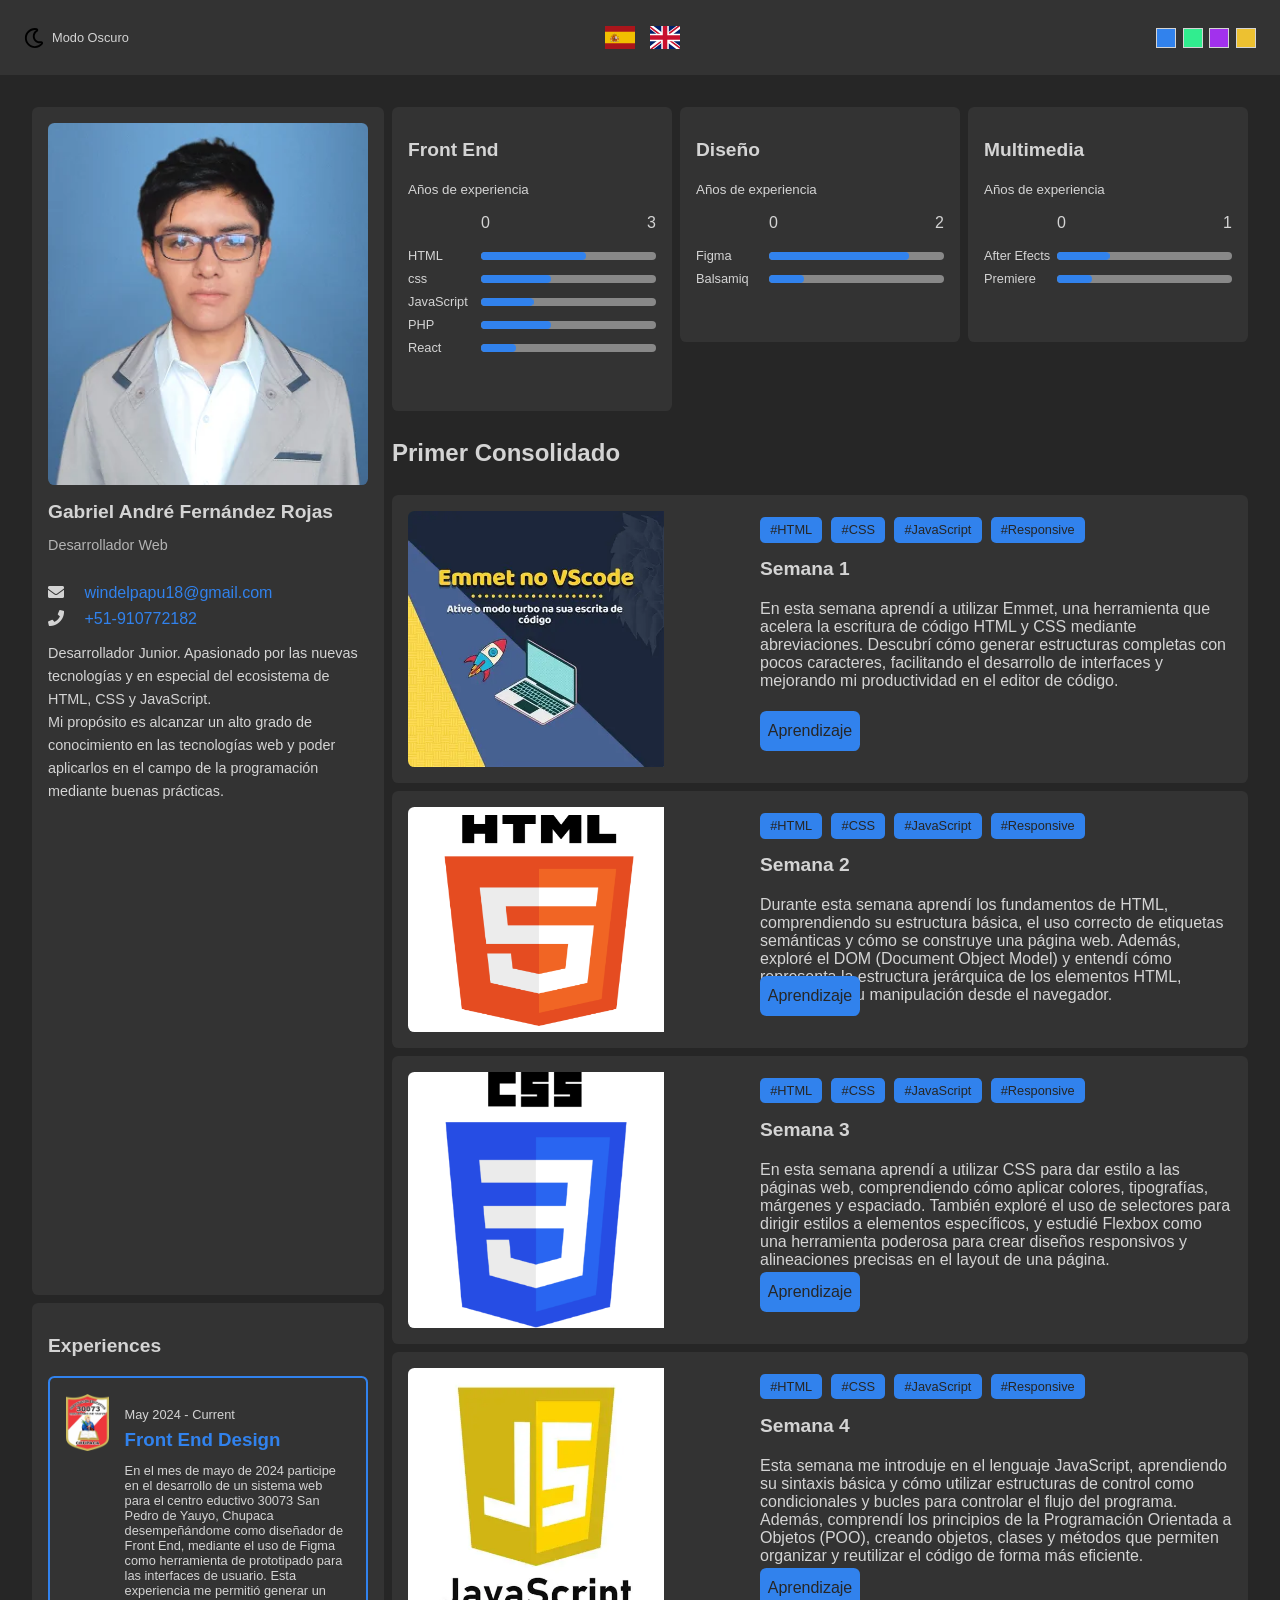
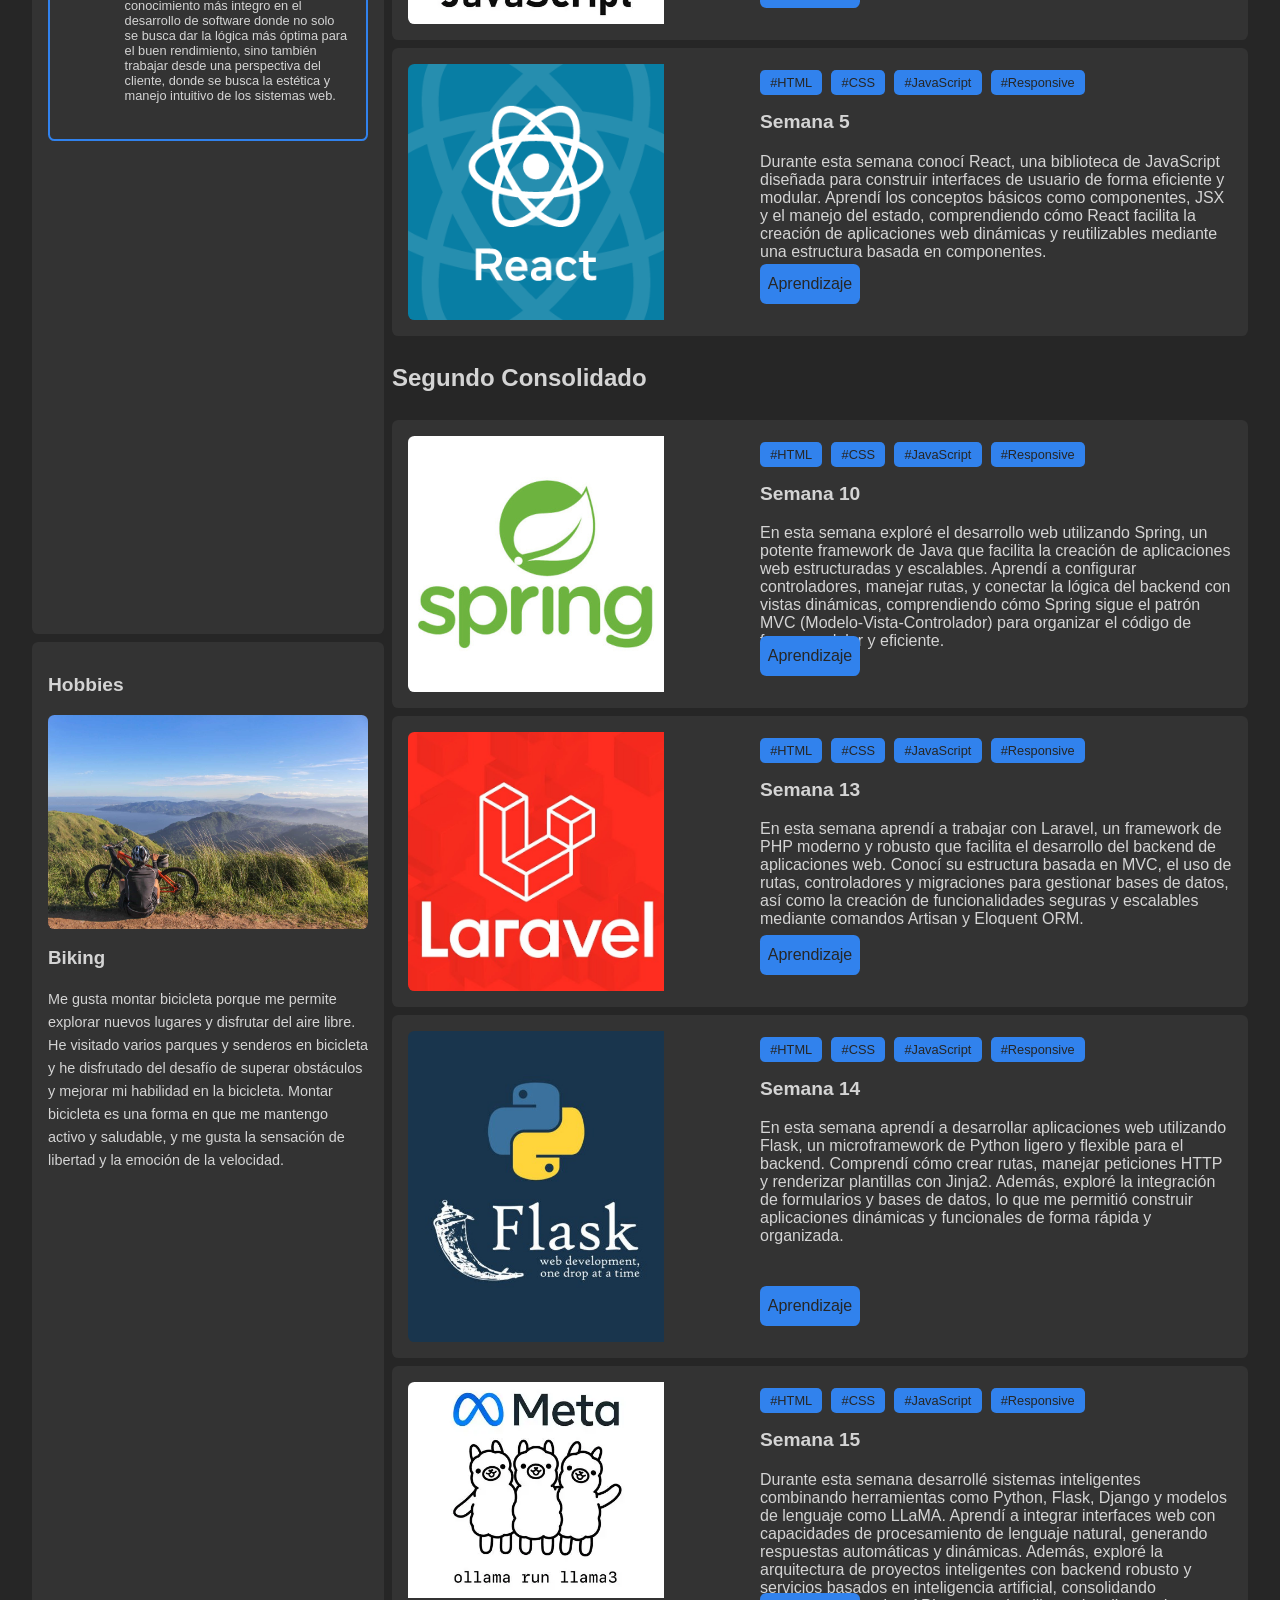
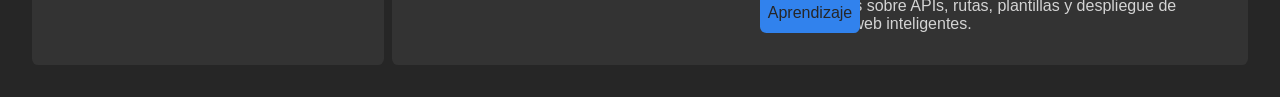
==== commit aef729ab: "Actualización" ====
--- a/index.html
+++ b/index.html
@@ -15,7 +15,7 @@
                                 nos va ayudar muchísimo tener todo en el mismo contenedor-->
         <div id="toggle-theme" class="toggle-theme"><!--Contiene el ícono del modo oscuro y el modo claro y el texto que lo va representar-->
           <img id="toggle-icon" src="assets/icons/moon.svg" alt="icon theme" class="toggle-theme_icon">
-          <p id="toggle-text" class="toggle-theme_text">Dark Mode</p>
+          <p id="toggle-text" class="toggle-theme_text" data-section="botones">Modo Oscuro</p>
         </div>
       </div>
       <div id="flags" class="flags">
@@ -181,7 +181,7 @@
             <h2 class="card_title" data-section="projects" data-value="first-project-title">Semana 1</h2>
             <p class="car_text" data-section="projects" data-value="first-project-description">En esta semana aprendí a utilizar Emmet, una herramienta que acelera la escritura de código HTML y CSS mediante abreviaciones. Descubrí cómo generar estructuras completas con pocos caracteres, facilitando el desarrollo de interfaces y mejorando mi productividad en el editor de código.</p>
             <div class="buttons">
-              <a href="./Semana1.html" class="button button--primary" data-section="Languages" data-value="button-description">Aprendizaje</a>
+              <a href="./Semana1.html" class="button button--primary" data-section="botones" data-value="button-description">Aprendizaje</a>
             </div>
           </div>
         </article>
@@ -199,7 +199,7 @@
             <h2 class="card_title" data-section="projects" data-value="second-project-title">Semana 2</h2>
             <p class="car_text" data-section="projects" data-value="second-project-description">Durante esta semana aprendí los fundamentos de HTML, comprendiendo su estructura básica, el uso correcto de etiquetas semánticas y cómo se construye una página web. Además, exploré el DOM (Document Object Model) y entendí cómo representa la estructura jerárquica de los elementos HTML, permitiendo su manipulación desde el navegador.</p>
             <div class="buttons">
-              <a href="./Semana2.html" class="button button--primary" data-section="Languages" data-value="button-description">Aprendizaje</a>
+              <a href="./Semana2.html" class="button button--primary" data-section="botones" data-value="button-description">Aprendizaje</a>
             </div>
           </div>
         </article>
@@ -217,7 +217,7 @@
             <h2 class="card_title" data-section="projects" data-value="third-project-title">Semana 3</h2>
             <p class="car_text" data-section="projects" data-value="third-project-description">En esta semana aprendí a utilizar CSS para dar estilo a las páginas web, comprendiendo cómo aplicar colores, tipografías, márgenes y espaciado. También exploré el uso de selectores para dirigir estilos a elementos específicos, y estudié Flexbox como una herramienta poderosa para crear diseños responsivos y alineaciones precisas en el layout de una página.</p>
             <div class="buttons">
-              <a href="./Semana3.html" class="button button--primary" data-section="Languages" data-value="button-description">Aprendizaje</a>
+              <a href="./Semana3.html" class="button button--primary" data-section="botones" data-value="button-description">Aprendizaje</a>
             </div>
           </div>
         </article>
@@ -235,7 +235,7 @@
             <h2 class="card_title" data-section="projects" data-value="fourth-project-title">Semana 4</h2>
             <p class="car_text" data-section="projects" data-value="fourth-project-description">Esta semana me introduje en el lenguaje JavaScript, aprendiendo su sintaxis básica y cómo utilizar estructuras de control como condicionales y bucles para controlar el flujo del programa. Además, comprendí los principios de la Programación Orientada a Objetos (POO), creando objetos, clases y métodos que permiten organizar y reutilizar el código de forma más eficiente.</p>
             <div class="buttons">
-              <a href="./Semana4.html" class="button button--primary" data-section="Languages" data-value="button-description">Aprendizaje</a>
+              <a href="./Semana4.html" class="button button--primary" data-section="botones" data-value="button-description">Aprendizaje</a>
             </div>
           </div>
         </article>
@@ -253,7 +253,7 @@
             <h2 class="card_title" data-section="projects" data-value="fifth-project-title">Semana 5</h2>
             <p class="car_text" data-section="projects" data-value="fifth-project-description">Durante esta semana conocí React, una biblioteca de JavaScript diseñada para construir interfaces de usuario de forma eficiente y modular. Aprendí los conceptos básicos como componentes, JSX y el manejo del estado, comprendiendo cómo React facilita la creación de aplicaciones web dinámicas y reutilizables mediante una estructura basada en componentes.</p>
             <div class="buttons">
-              <a href="./Semana5.html" class="button button--primary" data-section="Languages" data-value="button-description">Aprendizaje</a>
+              <a href="./Semana5.html" class="button button--primary" data-section="botones" data-value="button-description">Aprendizaje</a>
             </div>
           </div>
         </article>
@@ -272,7 +272,7 @@
             <h2 class="card_title" data-section="projects" data-value="ten-project-title">Semana 10</h2>
             <p class="car_text" data-section="projects" data-value="ten-project-description">En esta semana exploré el desarrollo web utilizando Spring, un potente framework de Java que facilita la creación de aplicaciones web estructuradas y escalables. Aprendí a configurar controladores, manejar rutas, y conectar la lógica del backend con vistas dinámicas, comprendiendo cómo Spring sigue el patrón MVC (Modelo-Vista-Controlador) para organizar el código de forma modular y eficiente.</p>
             <div class="buttons">
-              <a href="./Semana10.html" class="button button--primary" data-section="Languages" data-value="button-description">Aprendizaje</a>
+              <a href="./Semana10.html" class="button button--primary" data-section="botones" data-value="button-description">Aprendizaje</a>
             </div>
           </div>
         </article>
@@ -290,7 +290,7 @@
             <h2 class="card_title" data-section="projects" data-value="thirteen-project-title">Semana 13</h2>
             <p class="car_text" data-section="projects" data-value="thirteen-project-description">En esta semana aprendí a trabajar con Laravel, un framework de PHP moderno y robusto que facilita el desarrollo del backend de aplicaciones web. Conocí su estructura basada en MVC, el uso de rutas, controladores y migraciones para gestionar bases de datos, así como la creación de funcionalidades seguras y escalables mediante comandos Artisan y Eloquent ORM.</p>
             <div class="buttons">
-              <a href="./Semana13.html" class="button button--primary" data-section="Languages" data-value="button-description">Aprendizaje</a>
+              <a href="./Semana13.html" class="button button--primary" data-section="botones" data-value="button-description">Aprendizaje</a>
             </div>
           </div>
         </article>
@@ -308,7 +308,7 @@
             <h2 class="card_title" data-section="projects" data-value="fourteen-project-title">Semana 14</h2>
             <p class="car_text" data-section="projects" data-value="fourteen-project-description">En esta semana aprendí a desarrollar aplicaciones web utilizando Flask, un microframework de Python ligero y flexible para el backend. Comprendí cómo crear rutas, manejar peticiones HTTP y renderizar plantillas con Jinja2. Además, exploré la integración de formularios y bases de datos, lo que me permitió construir aplicaciones dinámicas y funcionales de forma rápida y organizada.</p>
             <div class="buttons">
-              <a href="./Semana14.html" class="button button--primary" data-section="Languages" data-value="button-description">Aprendizaje</a>
+              <a href="./Semana14.html" class="button button--primary" data-section="botones" data-value="button-description">Aprendizaje</a>
             </div>
           </div>
         </article>
@@ -326,7 +326,7 @@
             <h2 class="card_title" data-section="projects" data-value="fifteen-project-title">Semana 15</h2>
             <p class="car_text" data-section="projects" data-value="fifteen-project-description">Durante esta semana desarrollé sistemas inteligentes combinando herramientas como Python, Flask, Django y modelos de lenguaje como LLaMA. Aprendí a integrar interfaces web con capacidades de procesamiento de lenguaje natural, generando respuestas automáticas y dinámicas. Además, exploré la arquitectura de proyectos inteligentes con backend robusto y servicios basados en inteligencia artificial, consolidando conocimientos sobre APIs, rutas, plantillas y despliegue de aplicaciones web inteligentes.</p>
             <div class="buttons">
-              <a href="./Semana15.html" class="button button--primary" data-section="Languages" data-value="button-description">Aprendizaje</a>
+              <a href="./Semana15.html" class="button button--primary" data-section="botones" data-value="button-description">Aprendizaje</a>
             </div>
           </div>
         </article>
